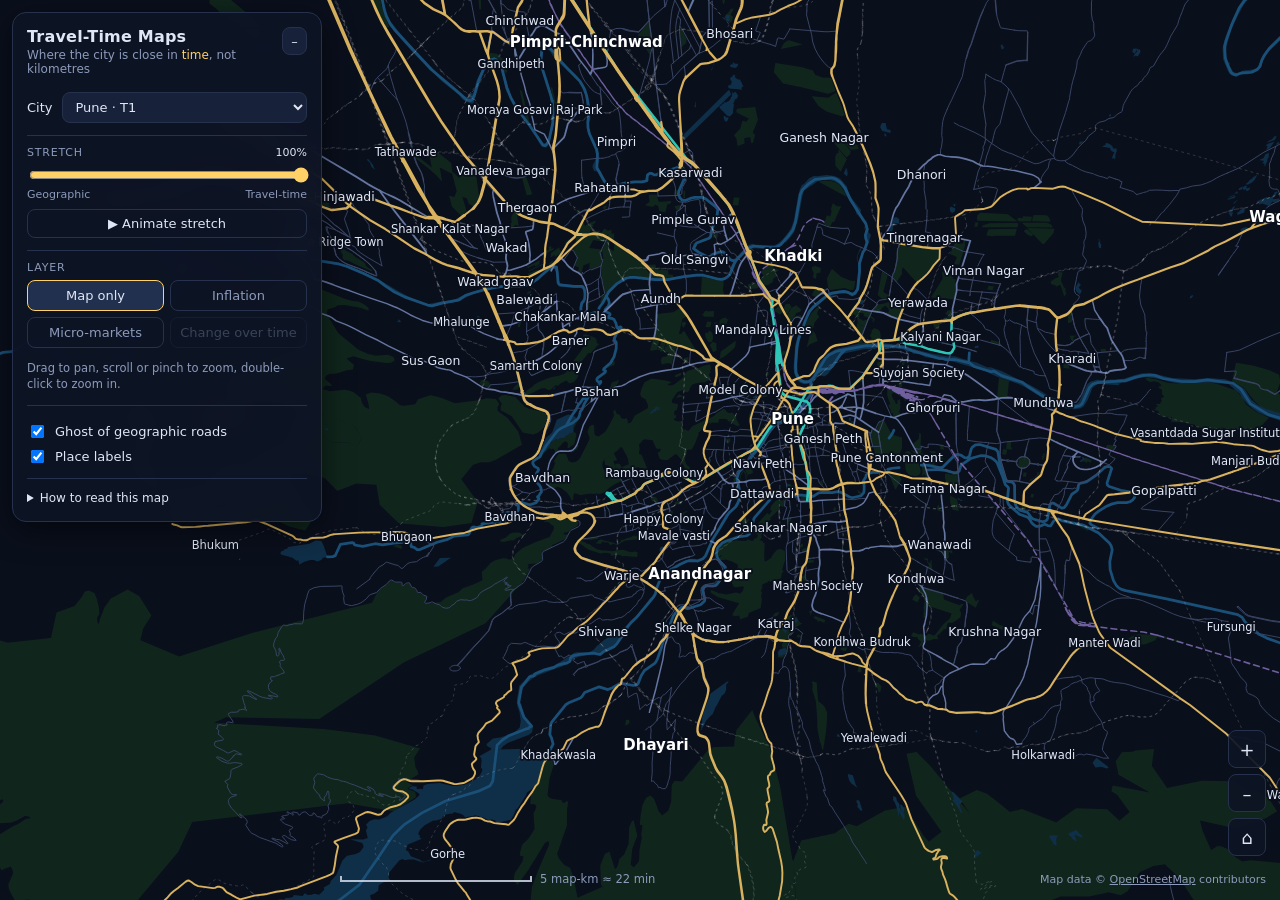
==== explorer/index.html @ e8e31a1f "deploy: f99a811af48f72cd0b1cd3d6eb6f53210febffdb" ====
<!doctype html>
<html lang="en">
<head>
<meta charset="utf-8">
<meta name="viewport" content="width=device-width, initial-scale=1, maximum-scale=1">
<title>Travel-Time Maps · micro-market signals</title>
<link rel="icon" href="data:,">
<link rel="stylesheet" href="style.css">
</head>
<body>
<canvas id="map" aria-label="Travel-time map"></canvas>

<aside id="panel">
  <header>
    <div>
      <h1>Travel-Time Maps</h1>
      <p class="sub">Where the city is close in <em>time</em>, not kilometres</p>
    </div>
    <button id="collapse" aria-label="Collapse panel" title="Collapse">–</button>
  </header>
  <div id="body">
    <label class="row"><span>City</span><select id="city"></select></label>

    <section>
      <div class="lab"><span>Stretch</span><output id="stretchOut">100%</output></div>
      <input id="stretch" type="range" min="0" max="100" value="100">
      <div class="ends"><span>Geographic</span><span>Travel-time</span></div>
      <button id="stretchPlay" class="ghost">▶ Animate stretch</button>
    </section>

    <section id="timeSec">
      <div class="lab"><span>Time</span><output id="snapOut"></output></div>
      <input id="snap" type="range" min="0" max="0" step="0.01" value="0">
      <div id="snapTicks" class="ends"></div>
      <div id="scenarioBadge" hidden>What-if scenario, not observed history</div>
      <button id="snapPlay" class="ghost">▶ Play time</button>
    </section>

    <section>
      <div class="lab"><span>Layer</span></div>
      <div id="modes" role="radiogroup">
        <label><input type="radio" name="mode" value="map" checked><span>Map only</span></label>
        <label><input type="radio" name="mode" value="inflation"><span>Inflation</span></label>
        <label><input type="radio" name="mode" value="micro"><span>Micro-markets</span></label>
        <label><input type="radio" name="mode" value="change"><span>Change over time</span></label>
      </div>
      <label id="metricRow" class="row" hidden><span>Measure</span>
        <select id="metric">
          <option value="M">Micro-market score</option>
          <option value="acc">Accessibility to activity</option>
          <option value="act">Activity (POI + buildings)</option>
        </select>
      </label>
      <div id="legend"></div>
    </section>

    <section class="checks">
      <label><input id="ghost" type="checkbox" checked><span>Ghost of geographic roads</span></label>
      <label><input id="labels" type="checkbox" checked><span>Place labels</span></label>
    </section>

    <section id="listSec" hidden>
      <div class="lab"><span id="listTitle">Top micro-markets</span></div>
      <ol id="list"></ol>
    </section>

    <details id="about">
      <summary>How to read this map</summary>
      <div id="aboutBody"></div>
    </details>
  </div>
</aside>

<div id="tip" hidden></div>
<div id="scale"><div id="scaleBar"></div><span id="scaleText"></span></div>
<div id="zoom">
  <button id="zin" aria-label="Zoom in">+</button>
  <button id="zout" aria-label="Zoom out">–</button>
  <button id="zreset" aria-label="Reset view" title="Reset view">⌂</button>
</div>
<div id="credit">Map data © <a href="https://www.openstreetmap.org/copyright" target="_blank" rel="noopener">OpenStreetMap</a> contributors</div>
<div id="loading">Loading…</div>
<script src="app.js"></script>
</body>
</html>
---- explorer/style.css ----
[hidden]{display:none !important}
:root{
  --bg:#0a0f1c; --panel:rgba(14,20,36,.92); --line:#26324d; --text:#dfe6f5; --mute:#8d9bbb;
  --accent:#ffd166; --teal:#2ec4b6; font-family:Inter,system-ui,-apple-system,"Segoe UI",sans-serif;
}
*{box-sizing:border-box}
html,body{margin:0;height:100%;background:var(--bg);color:var(--text);overflow:hidden}
canvas{position:fixed;inset:0;width:100%;height:100%;display:block;touch-action:none;cursor:grab}
canvas.drag{cursor:grabbing}
#panel{position:fixed;top:12px;left:12px;width:310px;max-height:calc(100% - 24px);display:flex;flex-direction:column;
  background:var(--panel);backdrop-filter:blur(10px);border:1px solid var(--line);border-radius:14px;
  box-shadow:0 8px 30px #0008;font-size:13px;z-index:5}
#panel header{display:flex;justify-content:space-between;gap:8px;padding:14px 14px 8px}
#panel h1{font-size:16px;margin:0;letter-spacing:.2px}
.sub{margin:2px 0 0;color:var(--mute);font-size:12px}
.sub em{color:var(--accent);font-style:normal}
#body{overflow:auto;padding:0 14px 14px}
#panel.collapsed #body{display:none}
section{margin:12px 0;padding-top:10px;border-top:1px solid var(--line)}
.lab{display:flex;justify-content:space-between;color:var(--mute);text-transform:uppercase;font-size:11px;letter-spacing:.8px;margin-bottom:6px}
output{color:var(--text);text-transform:none;letter-spacing:0}
.ends{display:flex;justify-content:space-between;color:var(--mute);font-size:11px;margin-top:2px}
input[type=range]{width:100%;accent-color:var(--accent)}
select,button{font:inherit;color:var(--text);background:#18213a;border:1px solid var(--line);border-radius:8px;padding:6px 8px}
button{cursor:pointer}button:hover{border-color:var(--mute)}
button.ghost{margin-top:8px;width:100%;background:transparent}
#collapse{width:28px;height:28px;padding:0;line-height:1}
.row{display:flex;align-items:center;justify-content:space-between;gap:10px;margin:8px 0}
.row select{flex:1}
#modes{display:grid;grid-template-columns:1fr 1fr;gap:6px}
#modes label{display:block}
#modes input{position:absolute;opacity:0;pointer-events:none}
#modes span{display:block;text-align:center;padding:7px 4px;border:1px solid var(--line);border-radius:8px;cursor:pointer;color:var(--mute)}
#modes input:checked+span{background:#22304f;color:var(--text);border-color:var(--accent)}
#modes input:focus-visible+span{outline:2px solid var(--accent)}
#modes input:disabled+span{opacity:.35;cursor:not-allowed}
.checks label{display:flex;gap:8px;align-items:center;margin:6px 0}
#legend{margin-top:10px;color:var(--mute);font-size:11.5px;line-height:1.45}
.bar{height:10px;border-radius:5px;margin:6px 0 2px}
.chips{display:flex;gap:10px;flex-wrap:wrap;margin-top:6px}
.chip{display:inline-flex;align-items:center;gap:5px}.chip i{width:12px;height:12px;border-radius:3px;display:inline-block;border:1px solid #fff2}
#scenarioBadge{margin-top:8px;padding:5px 8px;border-radius:6px;background:#3b2a12;color:#ffcf8a;font-size:11.5px}
#list{margin:0;padding-left:20px}
#list li{margin:5px 0;cursor:pointer;color:var(--text)}#list li:hover{color:var(--accent)}
#list small{display:block;color:var(--mute)}
details{border-top:1px solid var(--line);padding-top:10px;color:var(--mute);font-size:12px;line-height:1.5}
summary{cursor:pointer;color:var(--text)}
#aboutBody p{margin:8px 0}
#tip{position:fixed;pointer-events:none;background:#0c1224f2;border:1px solid var(--line);border-radius:8px;
  padding:8px 10px;font-size:12px;line-height:1.5;z-index:8;max-width:240px}
#tip b{color:var(--accent)}
#zoom{position:fixed;right:14px;bottom:44px;display:flex;flex-direction:column;gap:6px;z-index:5}
#zoom button{width:38px;height:38px;font-size:18px;padding:0;background:var(--panel)}
#scale{position:fixed;left:340px;bottom:14px;display:flex;align-items:center;gap:8px;font-size:11.5px;color:var(--mute);z-index:4}
#scaleBar{height:6px;border:2px solid var(--text);border-top:none;opacity:.8}
#credit{position:fixed;right:14px;bottom:14px;font-size:11px;color:var(--mute);z-index:4}
#credit a{color:var(--mute)}
#loading{position:fixed;inset:0;display:grid;place-items:center;background:var(--bg);z-index:20;color:var(--mute)}
@media (max-width:720px){
  #panel{top:auto;bottom:0;left:0;right:0;width:auto;max-height:56%;border-radius:14px 14px 0 0}
  #panel.collapsed{max-height:56px}
  #zoom{bottom:auto;top:12px}#scale{left:12px;bottom:auto;top:16px}#credit{display:none}
}
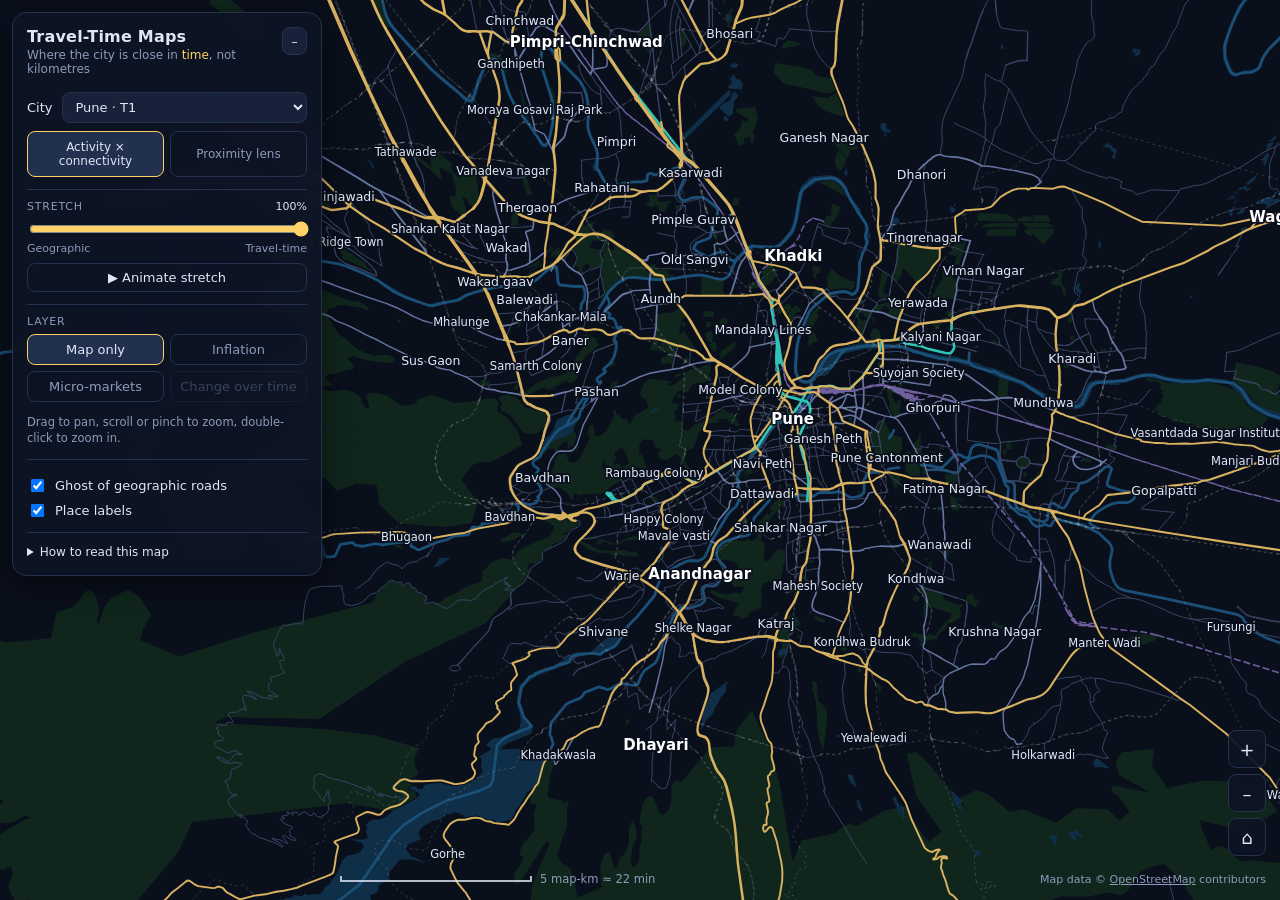
==== commit 4d3e6d3d: "deploy: 9b83548ba6063152dc0f062cc38a36fd991fa752" ====
--- a/explorer/index.html
+++ b/explorer/index.html
@@ -20,6 +20,10 @@
   </header>
   <div id="body">
     <label class="row"><span>City</span><select id="city"></select></label>
+    <div id="lensRow" class="seg" hidden role="radiogroup" aria-label="Analysis lens">
+      <button data-lens="classic" class="on">Activity × connectivity</button>
+      <button data-lens="prox">Proximity lens</button>
+    </div>
 
     <section>
       <div class="lab"><span>Stretch</span><output id="stretchOut">100%</output></div>
@@ -28,6 +32,7 @@
       <button id="stretchPlay" class="ghost">▶ Animate stretch</button>
     </section>
 
+    <div id="classicCtl">
     <section id="timeSec">
       <div class="lab"><span>Time</span><output id="snapOut"></output></div>
       <input id="snap" type="range" min="0" max="0" step="0.01" value="0">
@@ -54,6 +59,47 @@
       <div id="legend"></div>
     </section>
 
+    </div>
+    <div id="proxCtl" hidden>
+      <section>
+        <div class="lab"><span>Viewpoint</span></div>
+        <select id="persona" style="width:100%"></select>
+        <div id="pillars" class="sliders"></div>
+        <details id="catDetails"><summary>Lifestyle categories</summary><div id="cats" class="sliders"></div></details>
+      </section>
+      <section>
+        <div class="lab"><span>Stretch map shape</span></div>
+        <select id="shape" style="width:100%">
+          <option value="free">Drive, free-flow (as classic)</option>
+          <option value="peak">Drive, peak hour</option>
+          <option value="mm" selected>Drive + metro, peak hour</option>
+        </select>
+      </section>
+      <section id="pyearSec">
+        <div class="lab"><span>Year</span><output id="pyearOut"></output></div>
+        <input id="pyear" type="range" min="0" max="0" step="0.02" value="0">
+        <div id="pyearTicks" class="ends"></div>
+        <div id="pScenario" class="badge" hidden>Planned / assumed, not observed</div>
+        <button id="pyearPlay" class="ghost">▶ Play years</button>
+      </section>
+      <section>
+        <div class="lab"><span>Layer</span></div>
+        <div id="pmodes" role="radiogroup">
+          <label><input type="radio" name="pmode" value="composite" checked><span>Composite</span></label>
+          <label><input type="radio" name="pmode" value="work"><span>Work</span></label>
+          <label><input type="radio" name="pmode" value="lifestyle"><span>Lifestyle</span></label>
+          <label><input type="radio" name="pmode" value="metro"><span>Metro</span></label>
+          <label><input type="radio" name="pmode" value="premium"><span>Metro premium</span></label>
+          <label><input type="radio" name="pmode" value="change"><span>Change over years</span></label>
+        </div>
+        <div id="pLegend" class="legendbox"></div>
+      </section>
+      <section id="pListSec">
+        <div class="lab"><span id="pListTitle">Top areas</span>
+          <select id="pRank"><option value="score">by score</option><option value="rise">by rise</option></select></div>
+        <ol id="pList"></ol>
+      </section>
+    </div>
     <section class="checks">
       <label><input id="ghost" type="checkbox" checked><span>Ghost of geographic roads</span></label>
       <label><input id="labels" type="checkbox" checked><span>Place labels</span></label>
@@ -81,5 +127,6 @@
 <div id="credit">Map data © <a href="https://www.openstreetmap.org/copyright" target="_blank" rel="noopener">OpenStreetMap</a> contributors</div>
 <div id="loading">Loading…</div>
 <script src="app.js"></script>
+<script src="lens.js"></script>
 </body>
 </html>
--- a/explorer/style.css
+++ b/explorer/style.css
@@ -61,3 +61,23 @@
   #panel.collapsed{max-height:56px}
   #zoom{bottom:auto;top:12px}#scale{left:12px;bottom:auto;top:16px}#credit{display:none}
 }
+
+.seg{display:grid;grid-template-columns:1fr 1fr;gap:6px;margin:6px 0 2px}
+.seg button{padding:8px 4px;font-size:12px;color:var(--mute);background:transparent}
+.seg button.on{background:#22304f;color:var(--text);border-color:var(--accent)}
+.sliders{margin-top:8px}
+.sl{display:grid;grid-template-columns:78px 1fr 34px;align-items:center;gap:8px;margin:4px 0;font-size:12px;color:var(--mute)}
+.sl output{text-align:right;color:var(--text)}
+.sl input{min-width:0}
+.badge{margin-top:8px;padding:5px 8px;border-radius:6px;background:#3b2a12;color:#ffcf8a;font-size:11.5px}
+.legendbox{margin-top:10px;color:var(--mute);font-size:11.5px;line-height:1.45}
+#pmodes{display:grid;grid-template-columns:1fr 1fr;gap:6px}
+#pmodes label{display:block}
+#pmodes input{position:absolute;opacity:0;pointer-events:none}
+#pmodes span{display:block;text-align:center;padding:7px 4px;border:1px solid var(--line);border-radius:8px;cursor:pointer;color:var(--mute)}
+#pmodes input:checked+span{background:#22304f;color:var(--text);border-color:var(--accent)}
+#pmodes input:focus-visible+span{outline:2px solid var(--accent)}
+#pList{margin:0;padding-left:20px}
+#pList li{margin:5px 0;cursor:pointer}#pList li:hover{color:var(--accent)}
+#pList small{display:block;color:var(--mute)}
+#pListSec .lab select{padding:2px 6px;font-size:11px}
